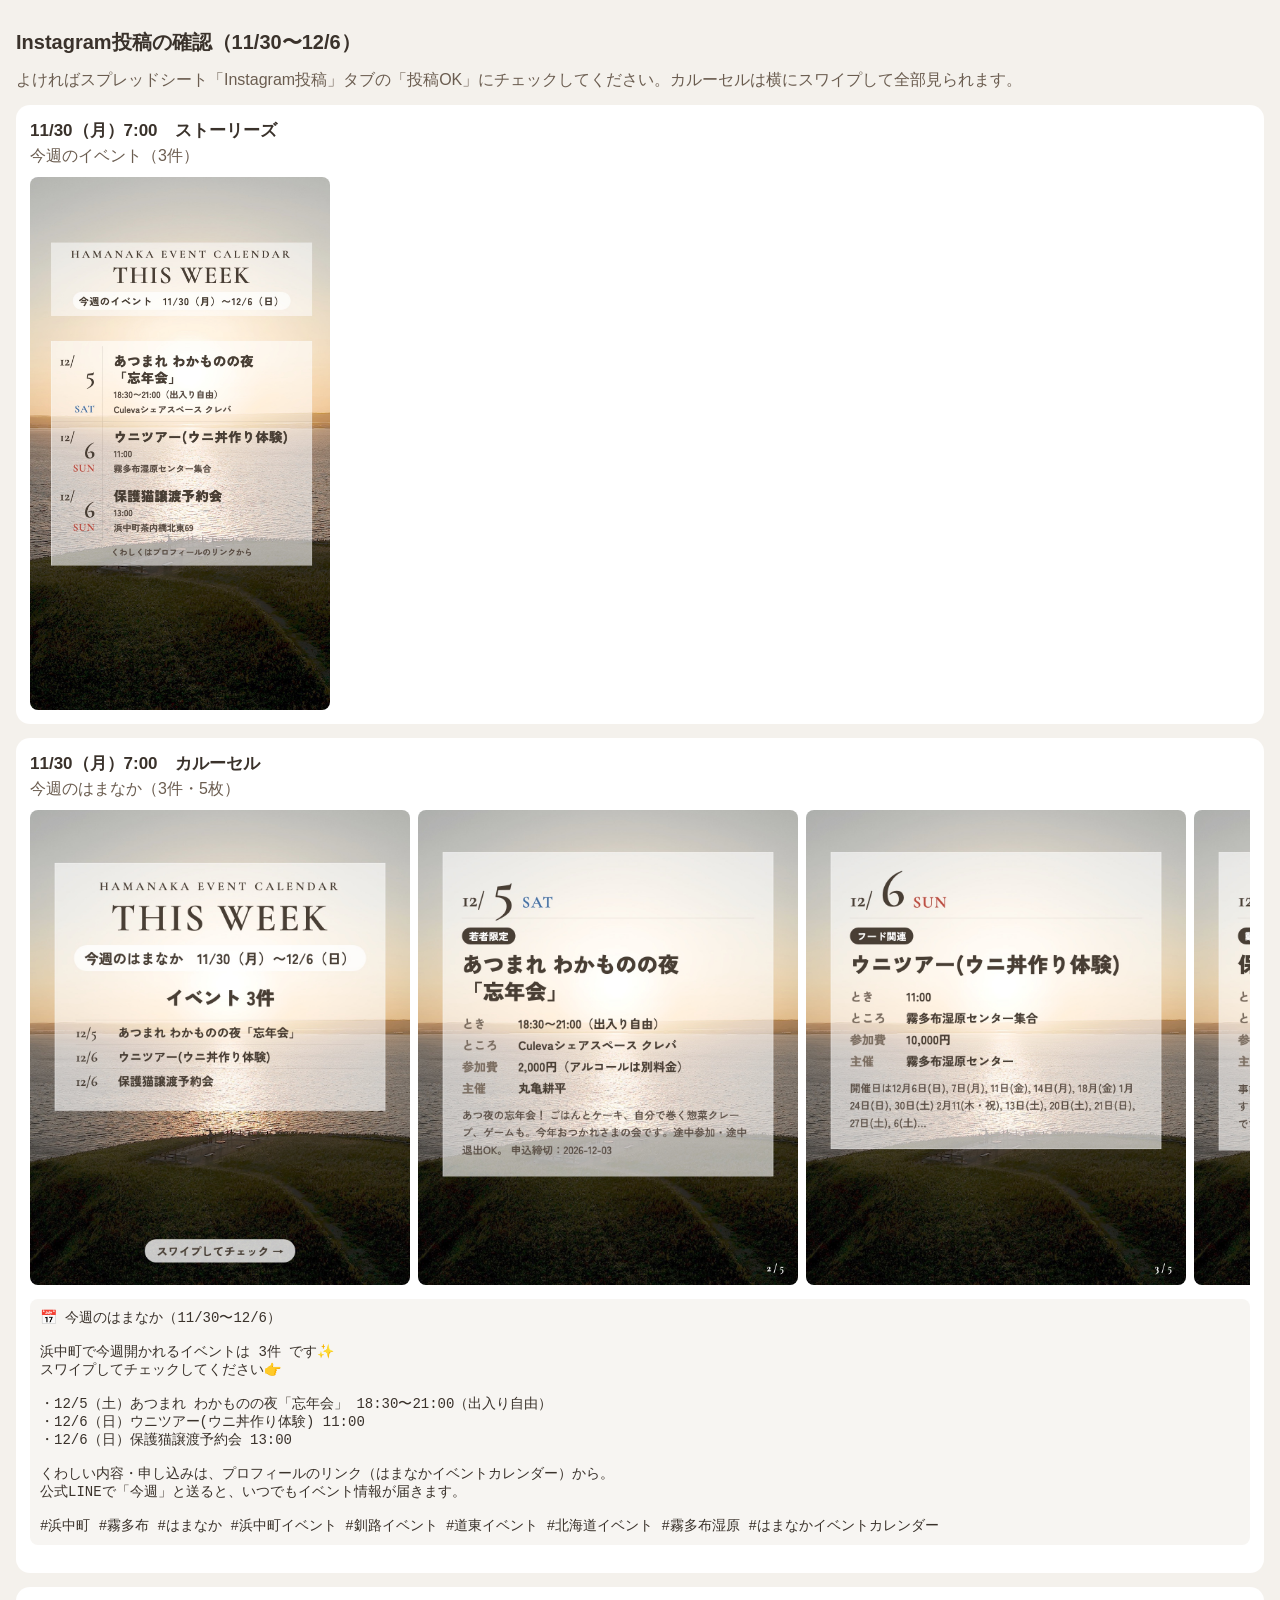
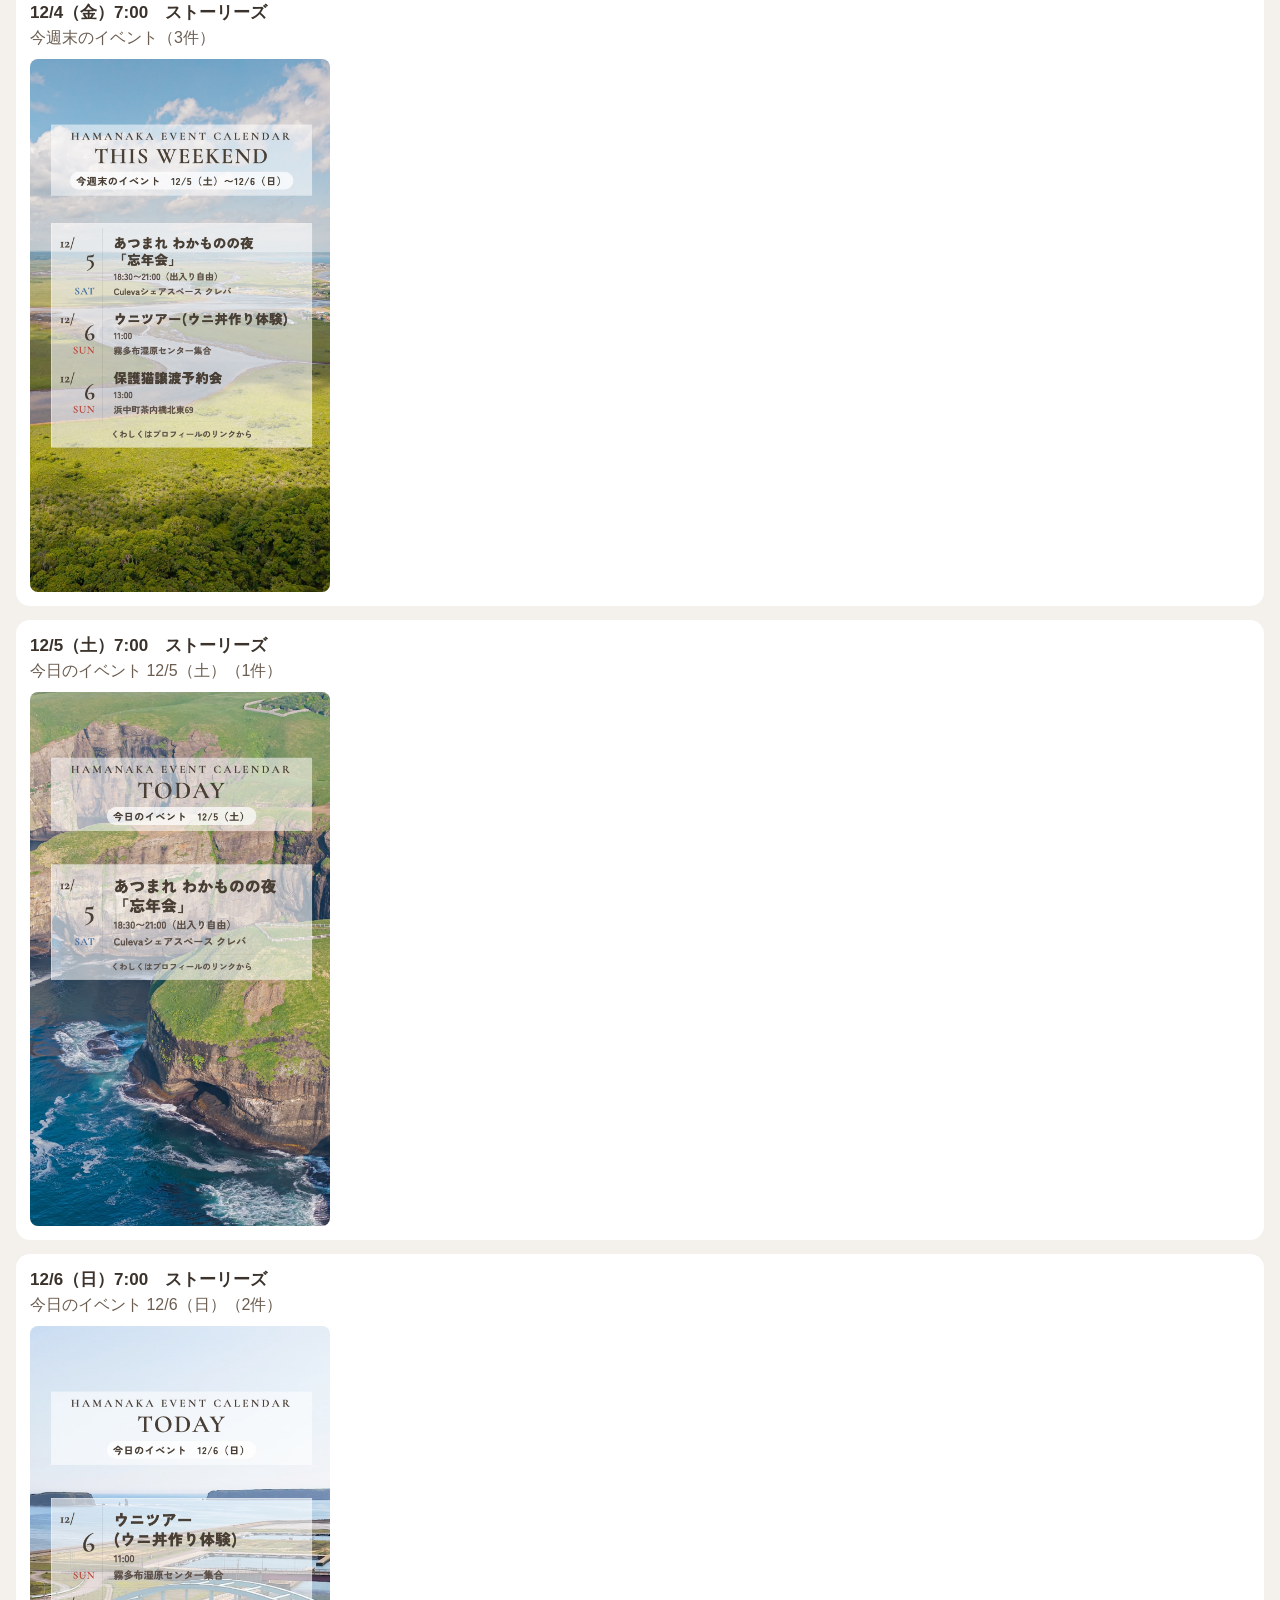
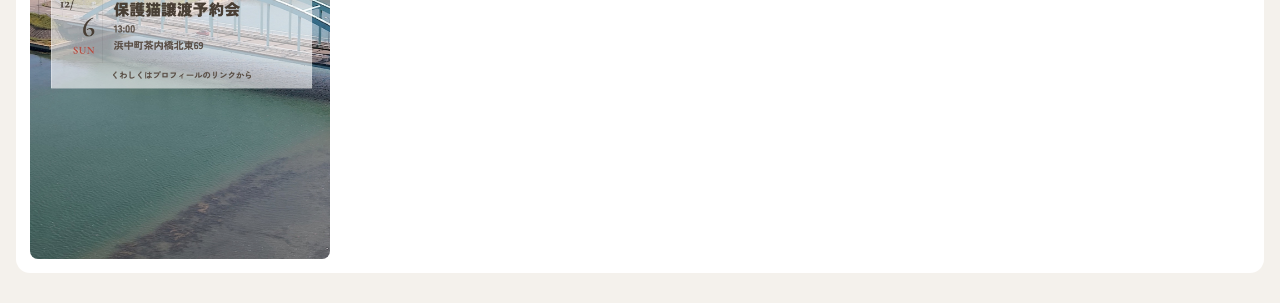
==== ig/2026-11-30/index.html @ 8076cd9c "Instagram投稿の画像（2026-11-30の週） Co-Authored-By: Claude Opus 5.5 <noreply@anthropic.com>" ====
<!doctype html><html lang="ja"><head><meta charset="utf-8"><meta name="viewport" content="width=device-width,initial-scale=1">
<meta name="robots" content="noindex,nofollow"><title>Instagram投稿の確認 11/30〜</title>
<style>body{font-family:sans-serif;margin:0;padding:16px;background:#f4f1ec;color:#3a322b}h1{font-size:20px}
section{background:#fff;border-radius:14px;padding:14px;margin:14px 0}h2{font-size:17px;margin:0 0 4px}p{margin:0 0 10px;color:#6b5d50}
.imgs{display:flex;gap:8px;overflow-x:auto;scroll-snap-type:x mandatory}.imgs img{scroll-snap-align:start;border-radius:8px;flex:0 0 auto}
.story img{width:min(62vw,300px)}.carousel img{width:min(80vw,380px)}pre{white-space:pre-wrap;font-size:14px;background:#f7f5f2;padding:10px;border-radius:8px}</style></head>
<body><h1>Instagram投稿の確認（11/30〜12/6）</h1>
<p>よければスプレッドシート「Instagram投稿」タブの「投稿OK」にチェックしてください。カルーセルは横にスワイプして全部見られます。</p>
<section><h2>11/30（月）7:00　ストーリーズ</h2><p>今週のイベント（3件）</p><div class="imgs story"><img src="s_week.jpg" loading="lazy"></div></section><section><h2>11/30（月）7:00　カルーセル</h2><p>今週のはまなか（3件・5枚）</p><div class="imgs carousel"><img src="c_01.jpg" loading="lazy"><img src="c_02.jpg" loading="lazy"><img src="c_03.jpg" loading="lazy"><img src="c_04.jpg" loading="lazy"><img src="c_05.jpg" loading="lazy"></div><pre>📅 今週のはまなか（11/30〜12/6）

浜中町で今週開かれるイベントは 3件 です✨
スワイプしてチェックしてください👉

・12/5（土）あつまれ わかものの夜「忘年会」 18:30〜21:00（出入り自由）
・12/6（日）ウニツアー(ウニ丼作り体験) 11:00
・12/6（日）保護猫譲渡予約会 13:00

くわしい内容・申し込みは、プロフィールのリンク（はまなかイベントカレンダー）から。
公式LINEで「今週」と送ると、いつでもイベント情報が届きます。

#浜中町 #霧多布 #はまなか #浜中町イベント #釧路イベント #道東イベント #北海道イベント #霧多布湿原 #はまなかイベントカレンダー</pre></section><section><h2>12/4（金）7:00　ストーリーズ</h2><p>今週末のイベント（3件）</p><div class="imgs story"><img src="s_weekend.jpg" loading="lazy"></div></section><section><h2>12/5（土）7:00　ストーリーズ</h2><p>今日のイベント 12/5（土）（1件）</p><div class="imgs story"><img src="s_today_2026-12-05.jpg" loading="lazy"></div></section><section><h2>12/6（日）7:00　ストーリーズ</h2><p>今日のイベント 12/6（日）（2件）</p><div class="imgs story"><img src="s_today_2026-12-06.jpg" loading="lazy"></div></section></body></html>
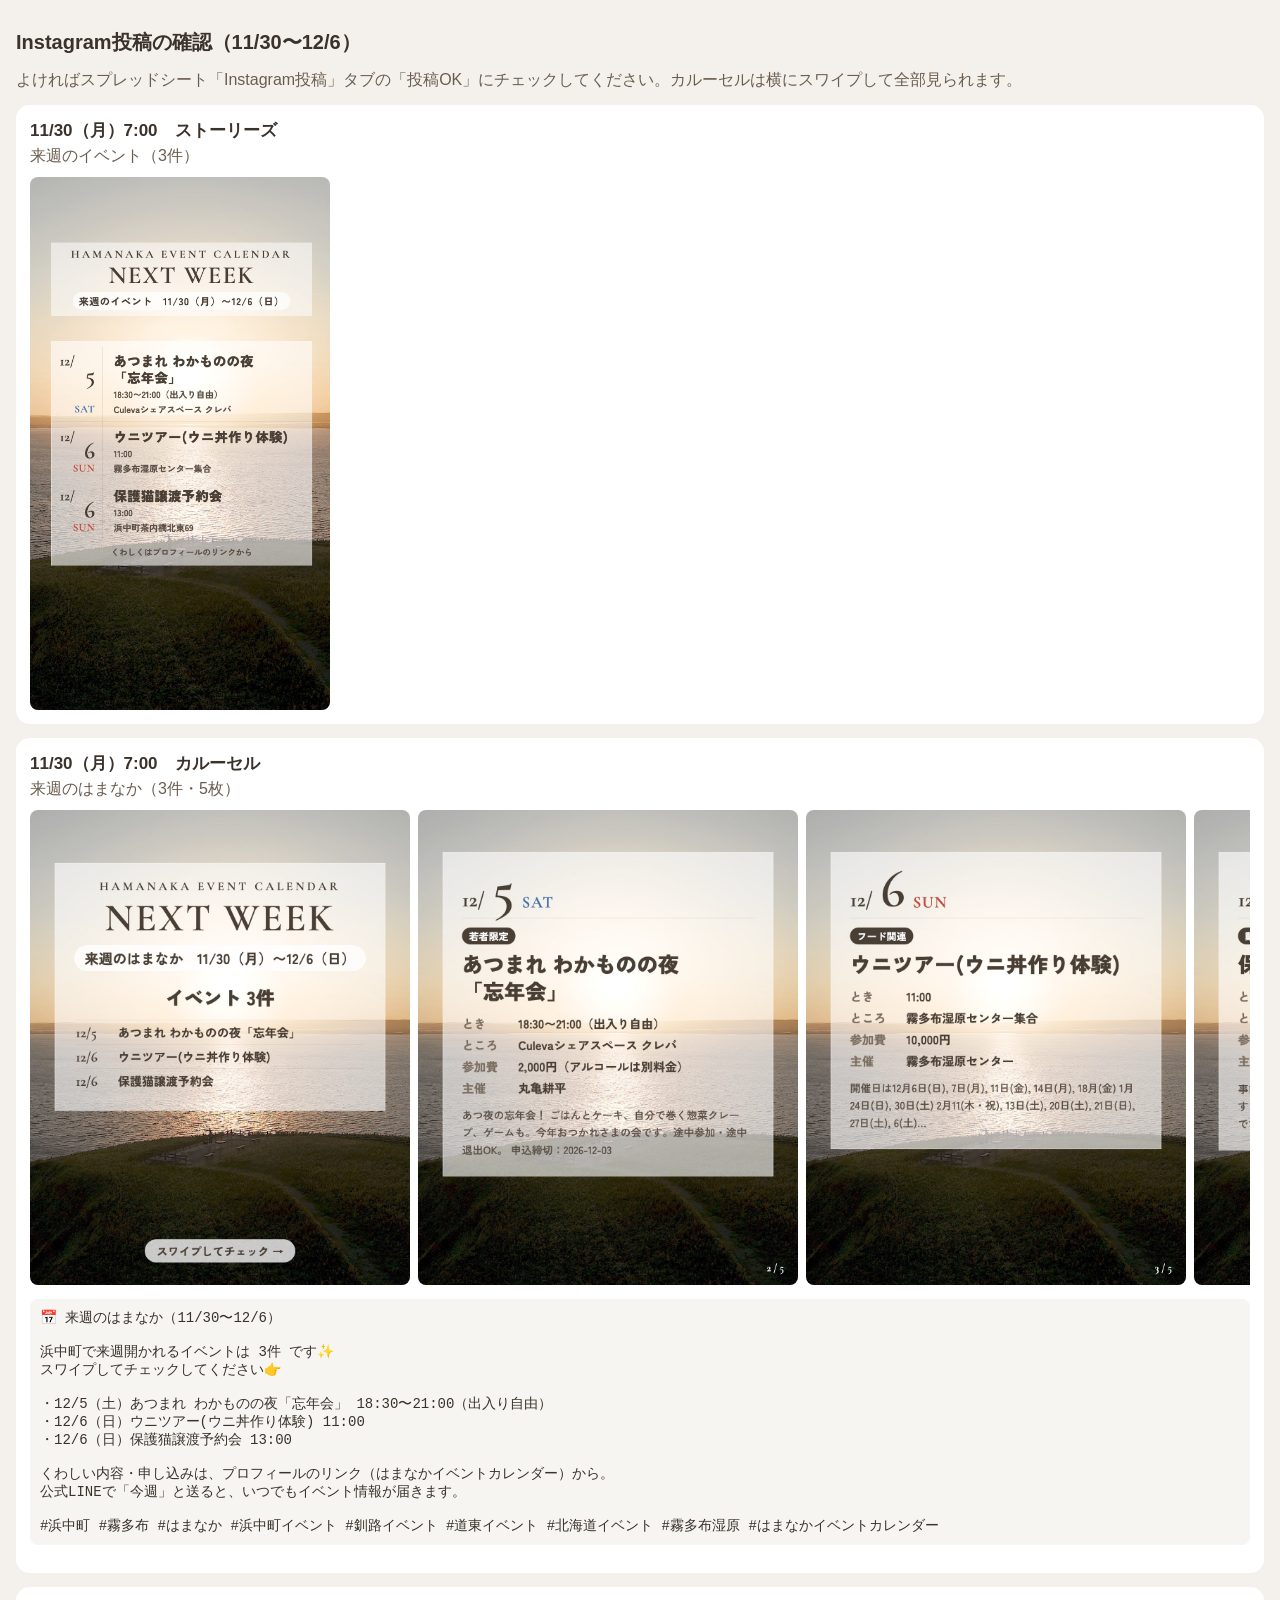
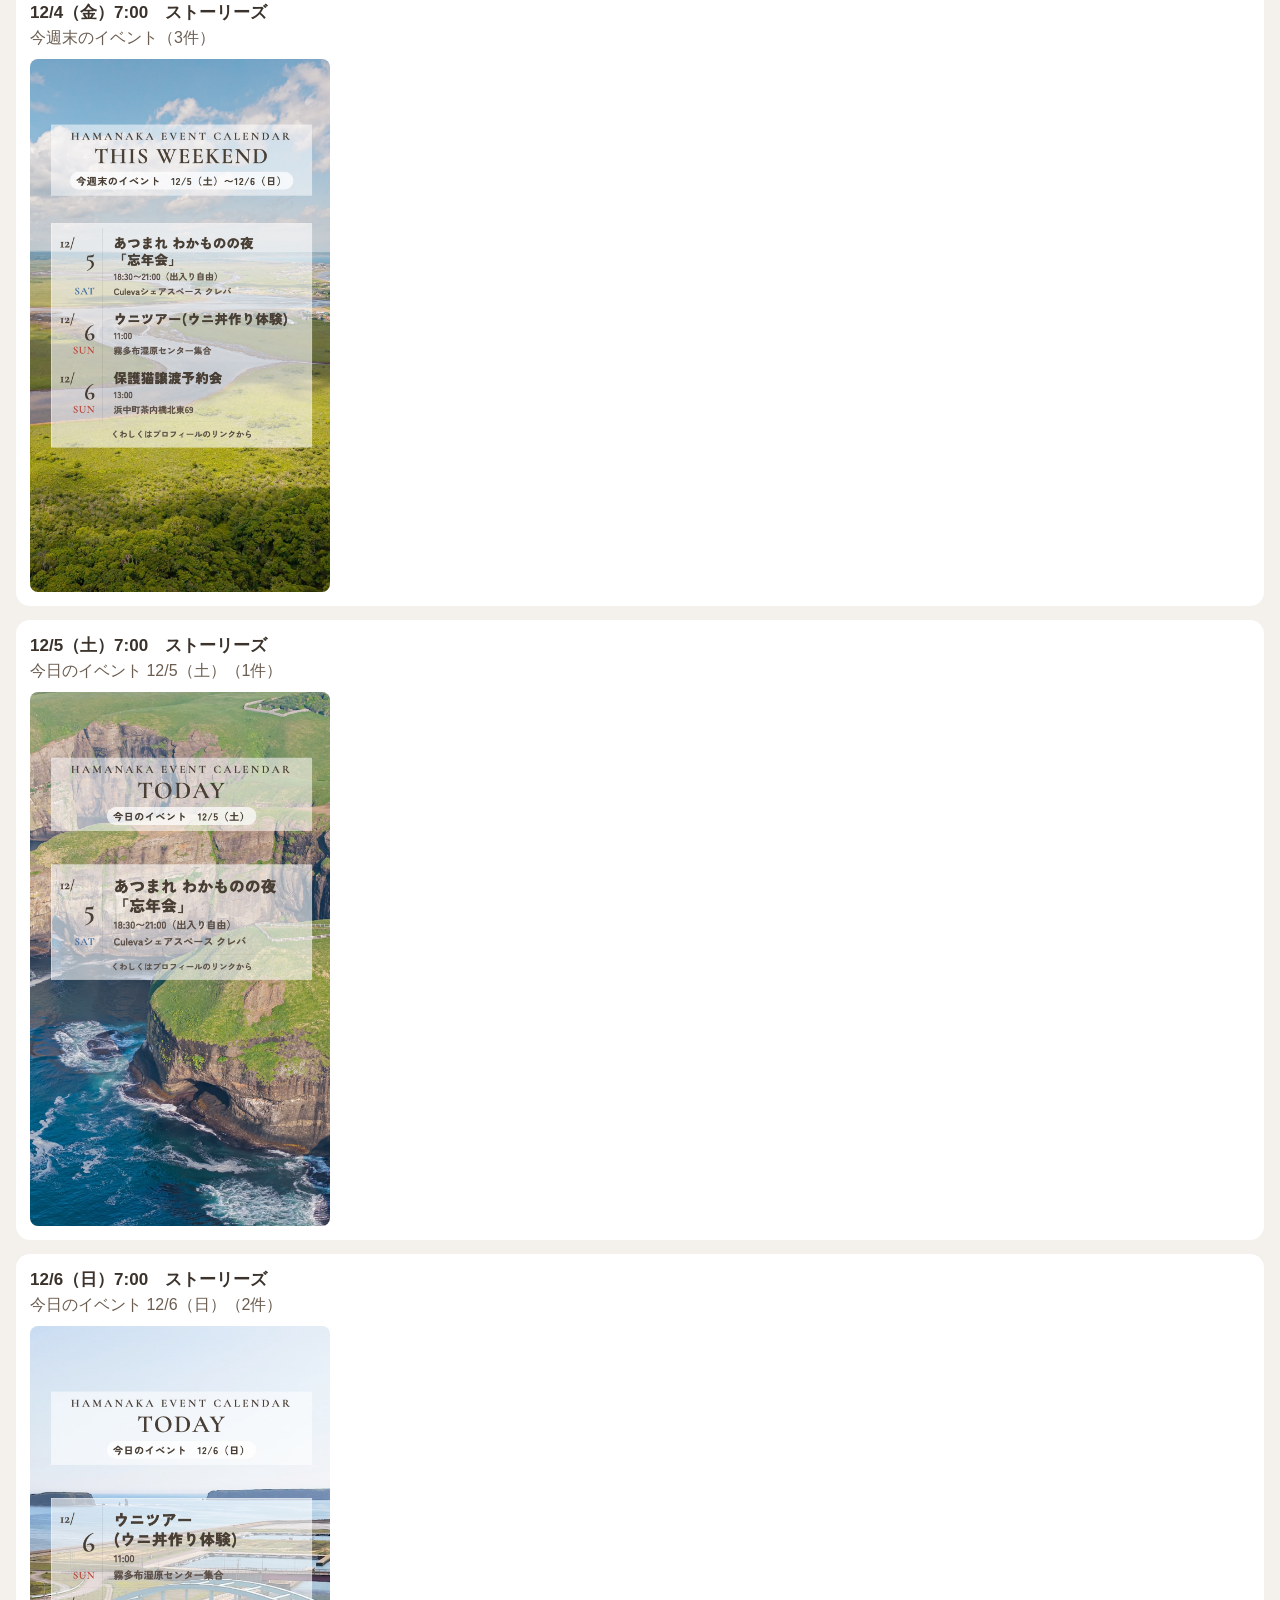
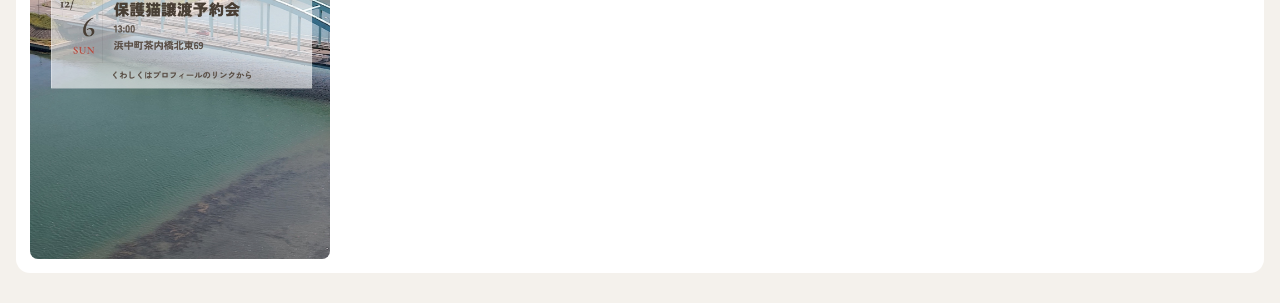
==== commit cbc28187: "Instagram投稿の画像（2026-11-30の週） Co-Authored-By: Claude Opus 5.5 <noreply@anthropic.com>" ====
--- a/ig/2026-11-30/index.html
+++ b/ig/2026-11-30/index.html
@@ -6,9 +6,9 @@
 .story img{width:min(62vw,300px)}.carousel img{width:min(80vw,380px)}pre{white-space:pre-wrap;font-size:14px;background:#f7f5f2;padding:10px;border-radius:8px}</style></head>
 <body><h1>Instagram投稿の確認（11/30〜12/6）</h1>
 <p>よければスプレッドシート「Instagram投稿」タブの「投稿OK」にチェックしてください。カルーセルは横にスワイプして全部見られます。</p>
-<section><h2>11/30（月）7:00　ストーリーズ</h2><p>今週のイベント（3件）</p><div class="imgs story"><img src="s_week.jpg" loading="lazy"></div></section><section><h2>11/30（月）7:00　カルーセル</h2><p>今週のはまなか（3件・5枚）</p><div class="imgs carousel"><img src="c_01.jpg" loading="lazy"><img src="c_02.jpg" loading="lazy"><img src="c_03.jpg" loading="lazy"><img src="c_04.jpg" loading="lazy"><img src="c_05.jpg" loading="lazy"></div><pre>📅 今週のはまなか（11/30〜12/6）
+<section><h2>11/30（月）7:00　ストーリーズ</h2><p>来週のイベント（3件）</p><div class="imgs story"><img src="s_week.jpg" loading="lazy"></div></section><section><h2>11/30（月）7:00　カルーセル</h2><p>来週のはまなか（3件・5枚）</p><div class="imgs carousel"><img src="c_01.jpg" loading="lazy"><img src="c_02.jpg" loading="lazy"><img src="c_03.jpg" loading="lazy"><img src="c_04.jpg" loading="lazy"><img src="c_05.jpg" loading="lazy"></div><pre>📅 来週のはまなか（11/30〜12/6）
 
-浜中町で今週開かれるイベントは 3件 です✨
+浜中町で来週開かれるイベントは 3件 です✨
 スワイプしてチェックしてください👉
 
 ・12/5（土）あつまれ わかものの夜「忘年会」 18:30〜21:00（出入り自由）
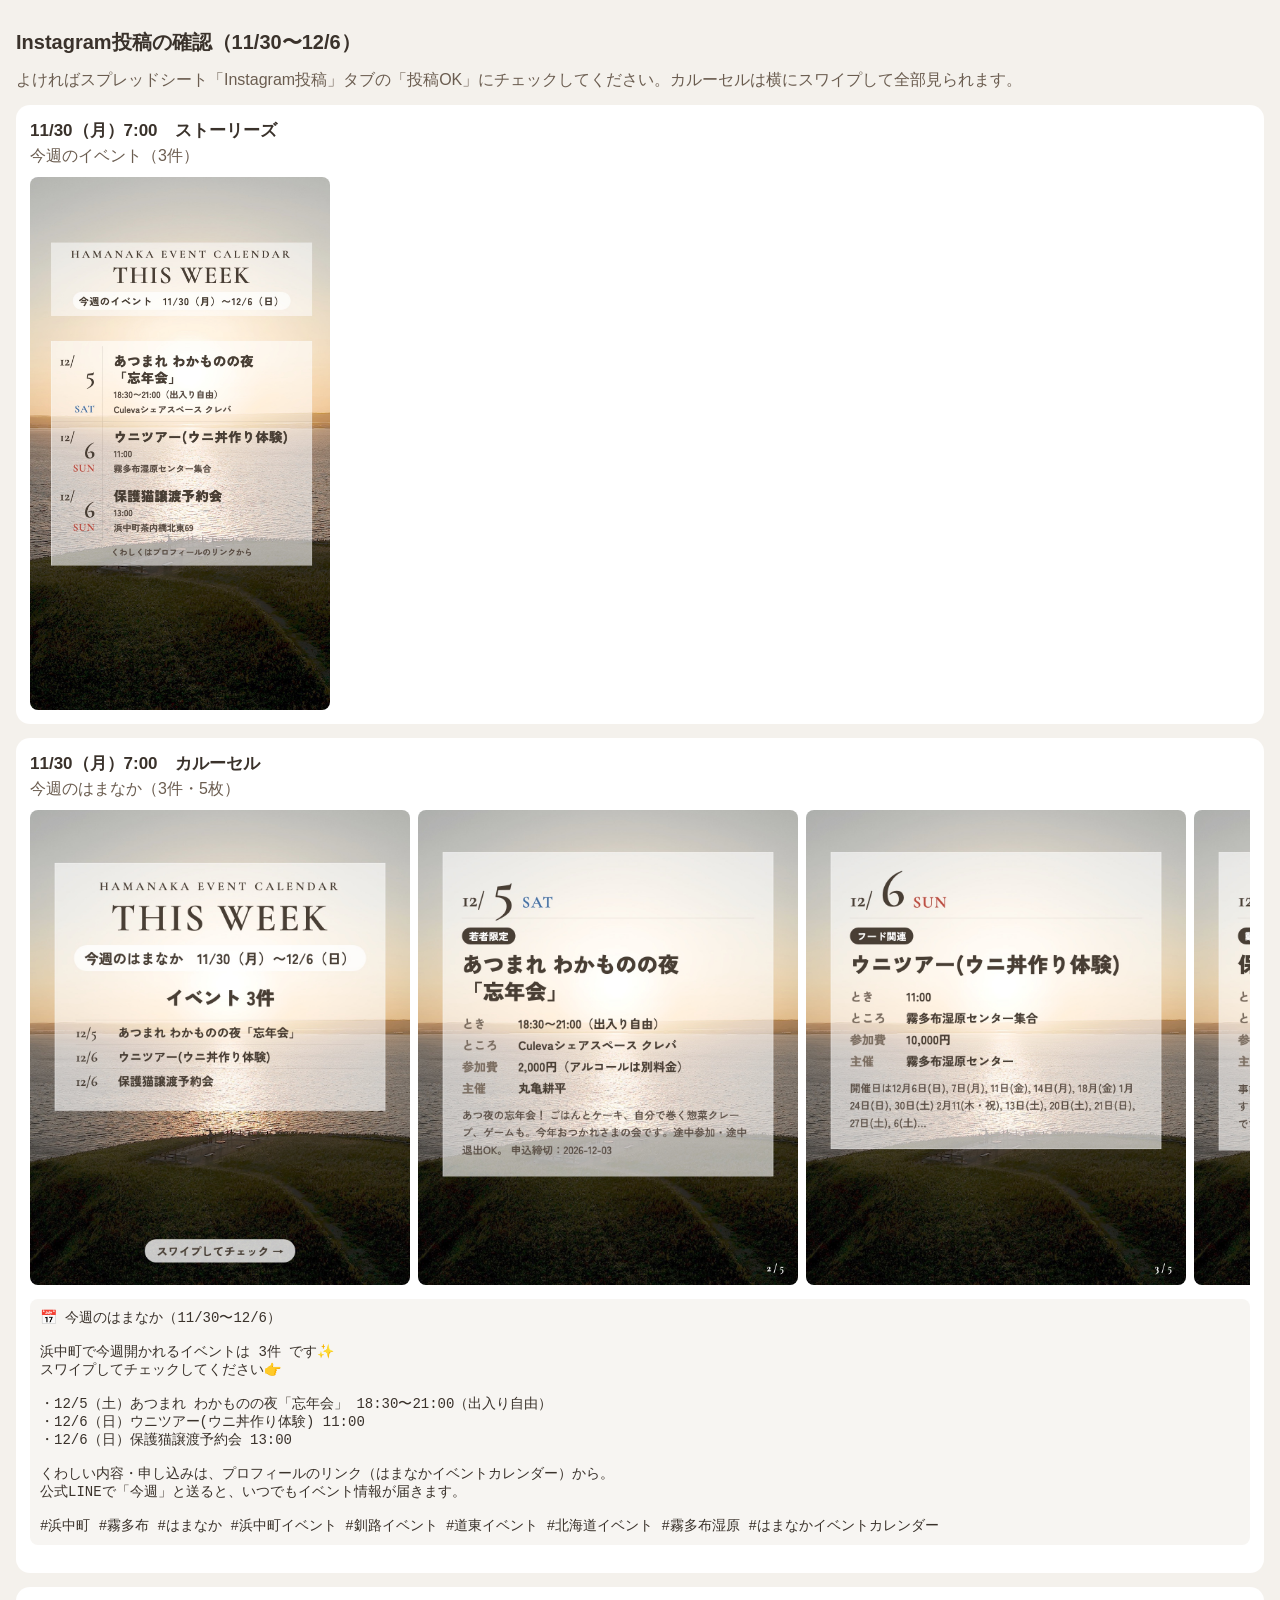
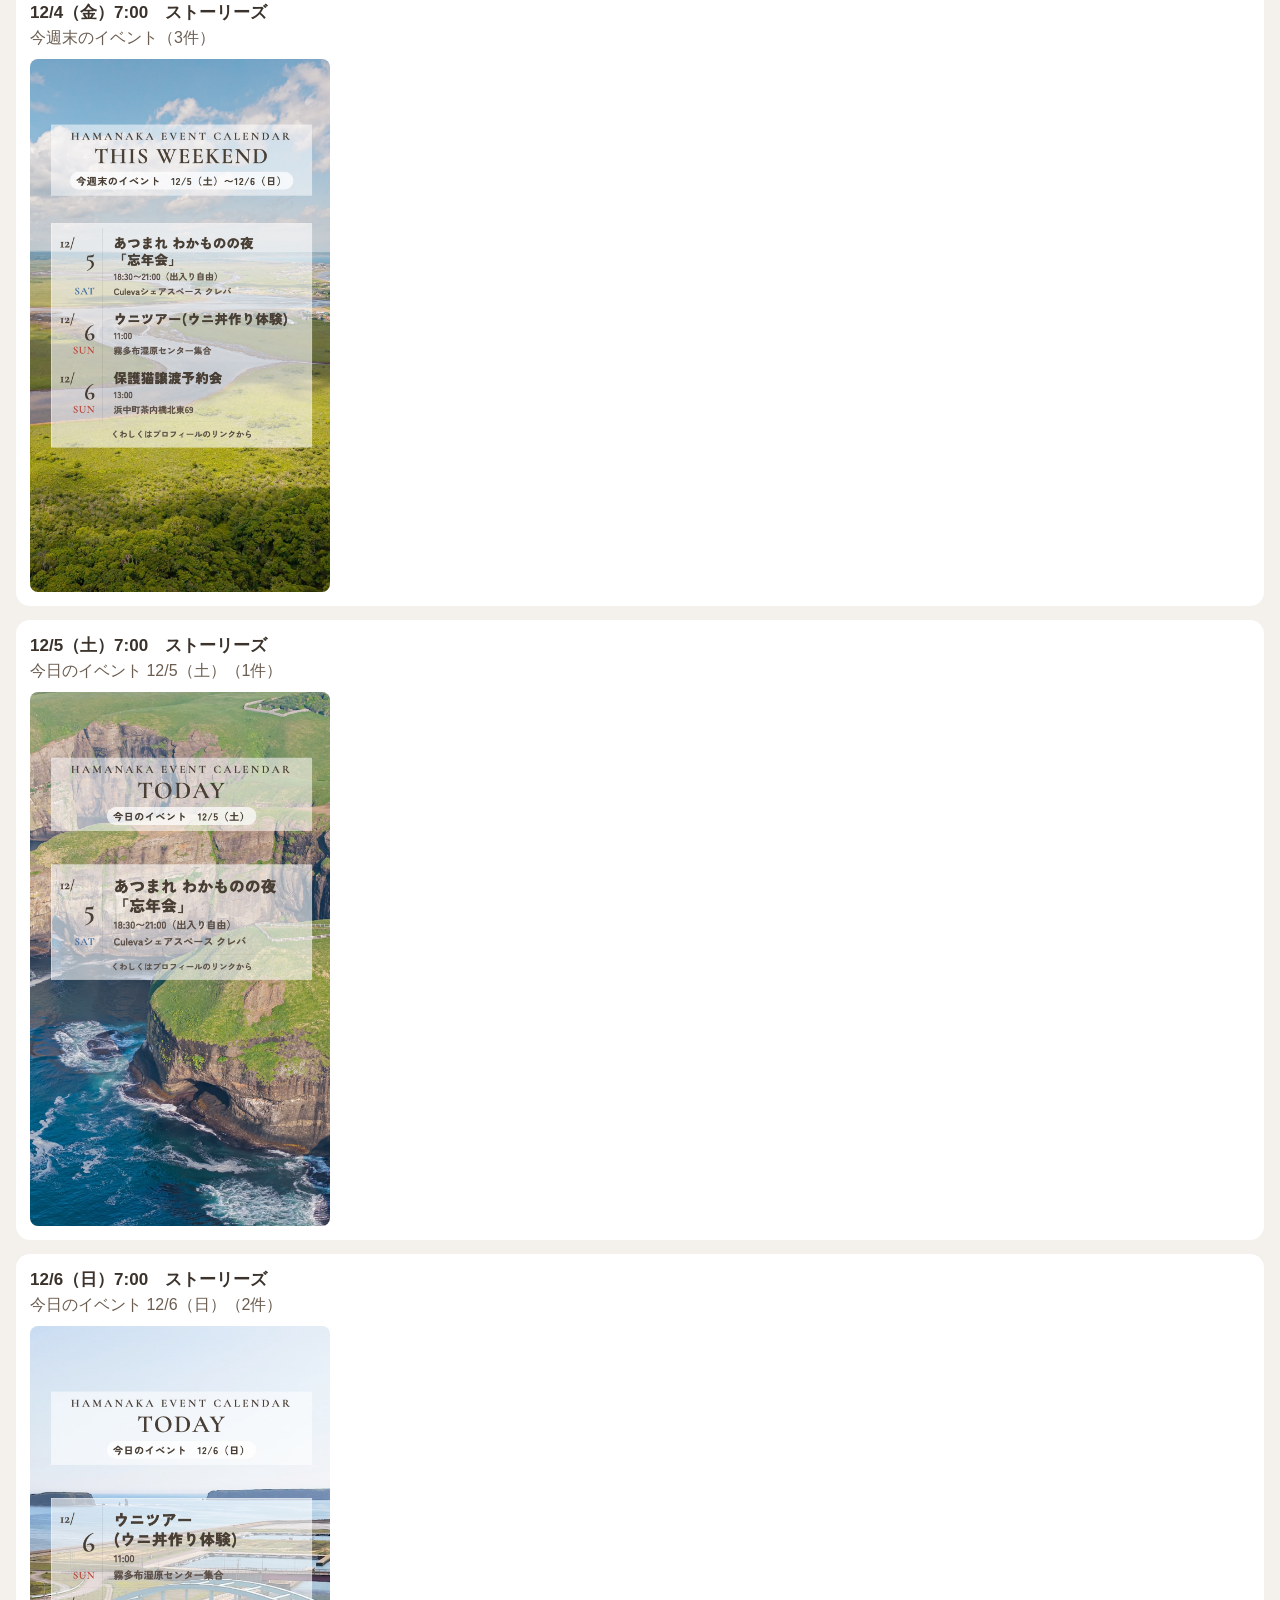
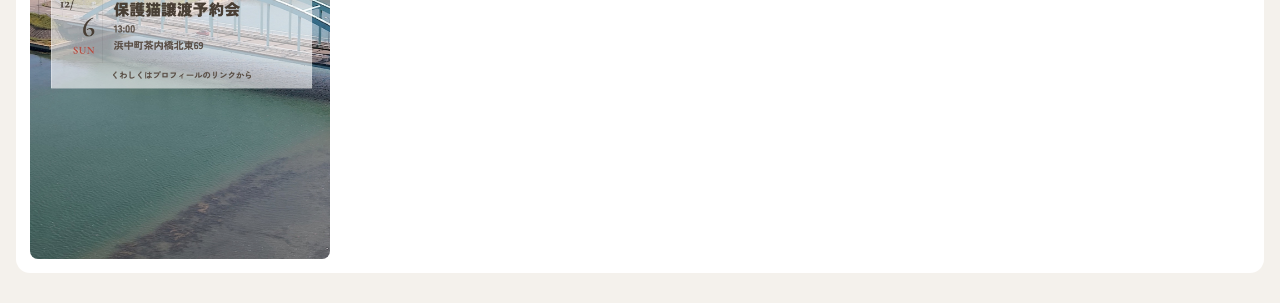
==== commit 42cc3501: "Instagram投稿の画像（2026-11-30の週） Co-Authored-By: Claude Opus 5.5 <noreply@anthropic.com>" ====
--- a/ig/2026-11-30/index.html
+++ b/ig/2026-11-30/index.html
@@ -6,9 +6,9 @@
 .story img{width:min(62vw,300px)}.carousel img{width:min(80vw,380px)}pre{white-space:pre-wrap;font-size:14px;background:#f7f5f2;padding:10px;border-radius:8px}</style></head>
 <body><h1>Instagram投稿の確認（11/30〜12/6）</h1>
 <p>よければスプレッドシート「Instagram投稿」タブの「投稿OK」にチェックしてください。カルーセルは横にスワイプして全部見られます。</p>
-<section><h2>11/30（月）7:00　ストーリーズ</h2><p>来週のイベント（3件）</p><div class="imgs story"><img src="s_week.jpg" loading="lazy"></div></section><section><h2>11/30（月）7:00　カルーセル</h2><p>来週のはまなか（3件・5枚）</p><div class="imgs carousel"><img src="c_01.jpg" loading="lazy"><img src="c_02.jpg" loading="lazy"><img src="c_03.jpg" loading="lazy"><img src="c_04.jpg" loading="lazy"><img src="c_05.jpg" loading="lazy"></div><pre>📅 来週のはまなか（11/30〜12/6）
+<section><h2>11/30（月）7:00　ストーリーズ</h2><p>今週のイベント（3件）</p><div class="imgs story"><img src="s_week.jpg" loading="lazy"></div></section><section><h2>11/30（月）7:00　カルーセル</h2><p>今週のはまなか（3件・5枚）</p><div class="imgs carousel"><img src="c_01.jpg" loading="lazy"><img src="c_02.jpg" loading="lazy"><img src="c_03.jpg" loading="lazy"><img src="c_04.jpg" loading="lazy"><img src="c_05.jpg" loading="lazy"></div><pre>📅 今週のはまなか（11/30〜12/6）
 
-浜中町で来週開かれるイベントは 3件 です✨
+浜中町で今週開かれるイベントは 3件 です✨
 スワイプしてチェックしてください👉
 
 ・12/5（土）あつまれ わかものの夜「忘年会」 18:30〜21:00（出入り自由）
